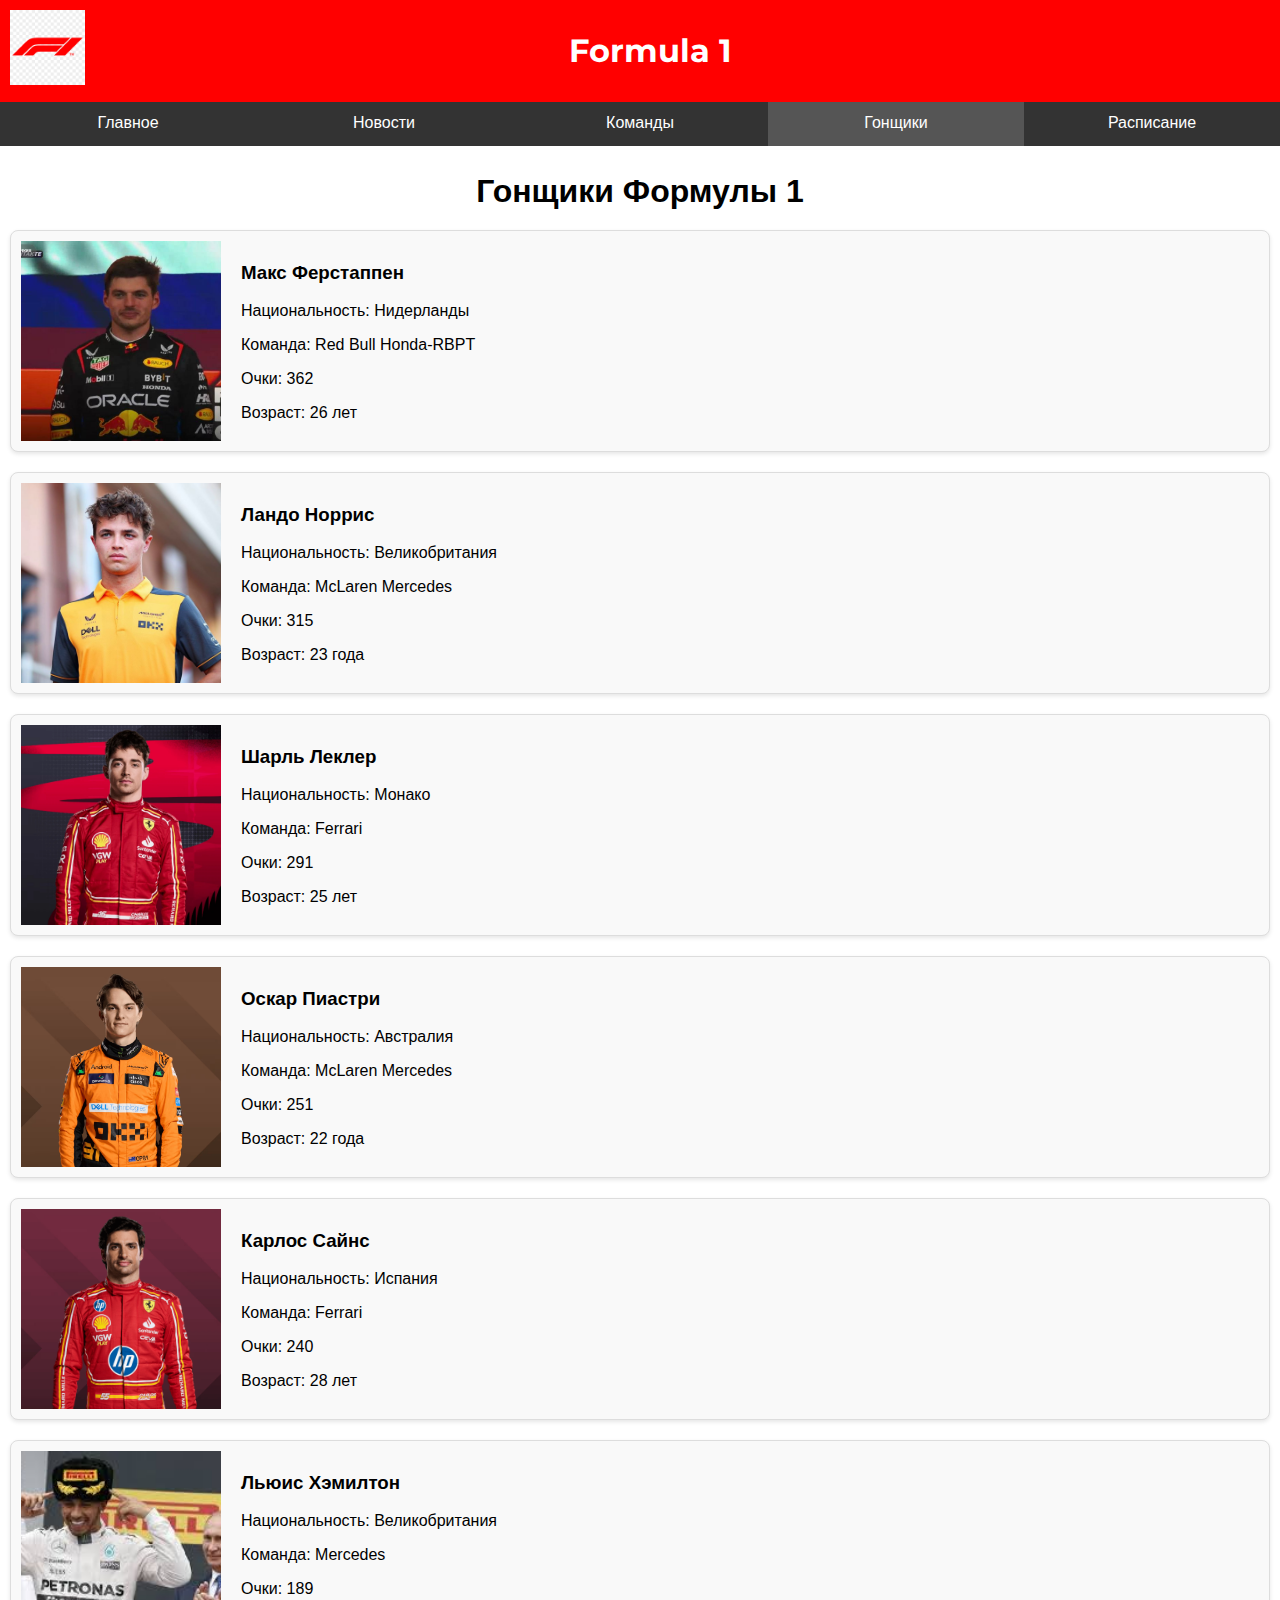
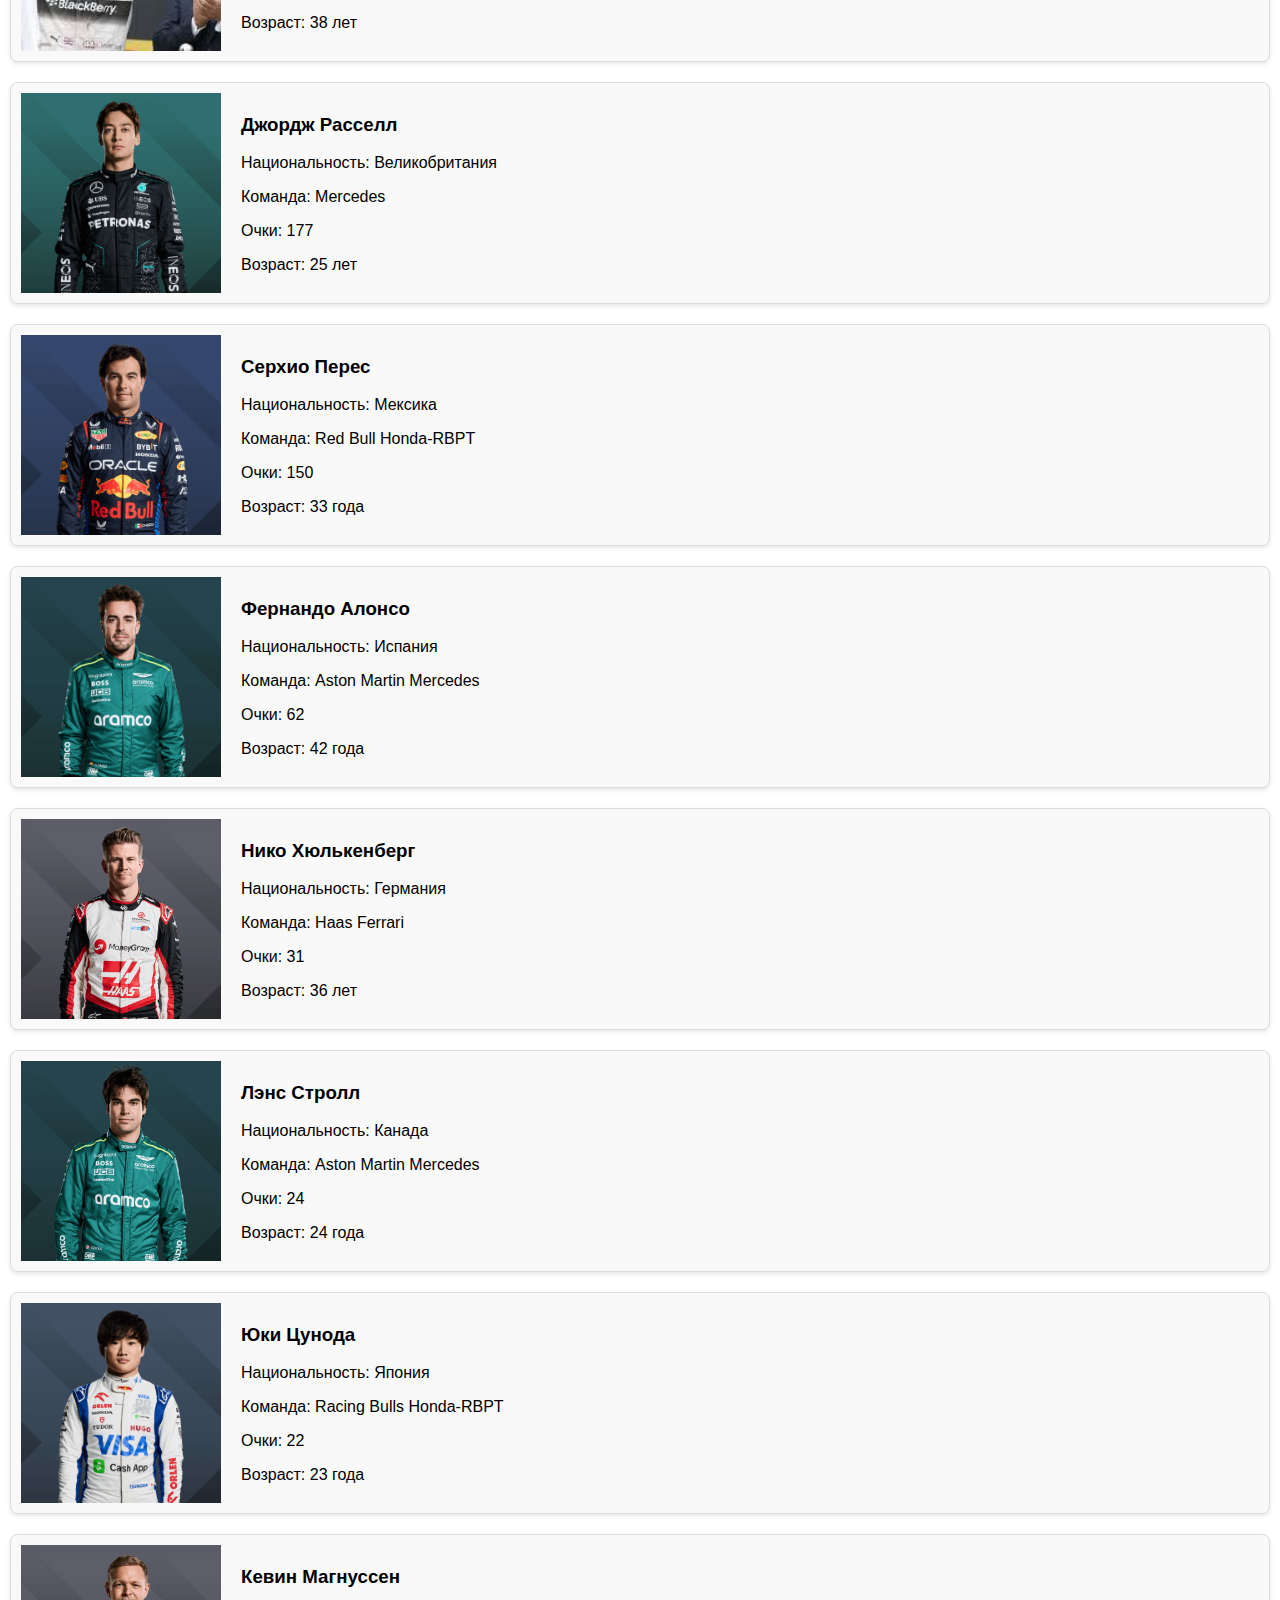
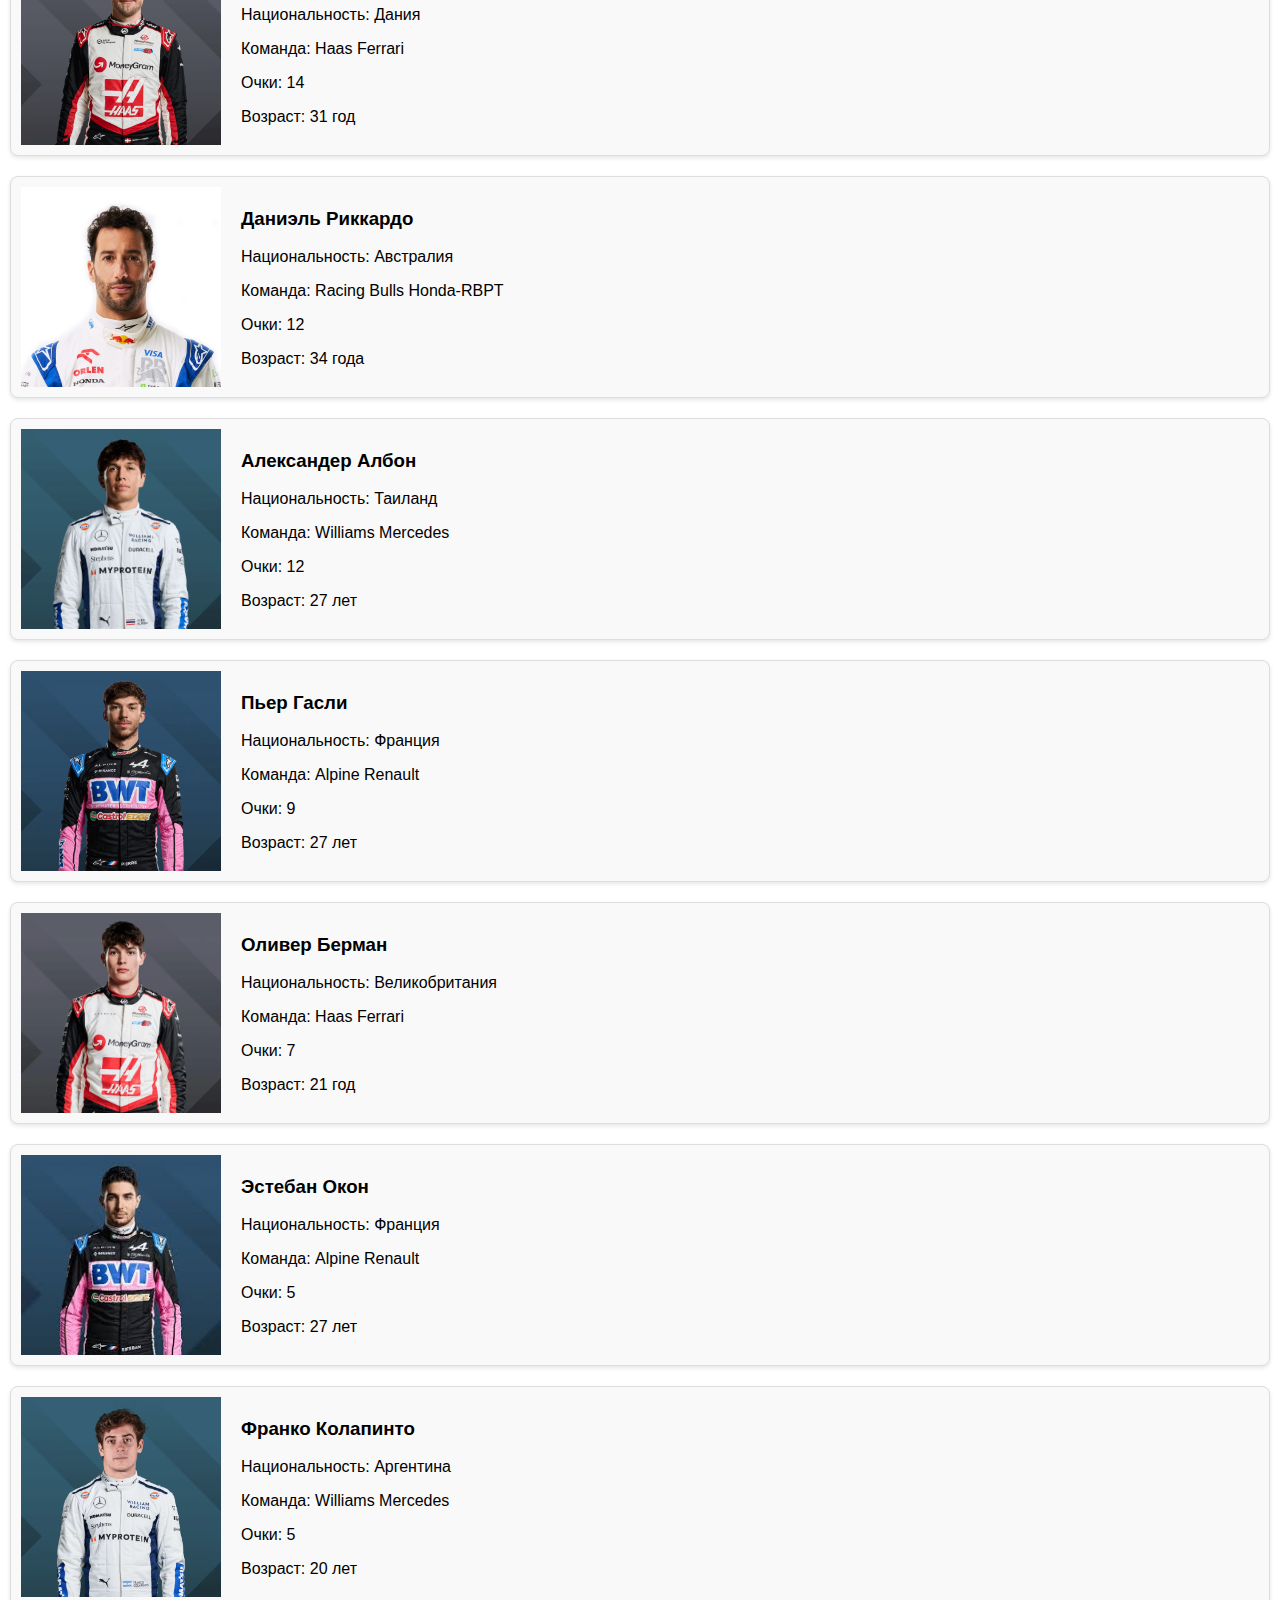
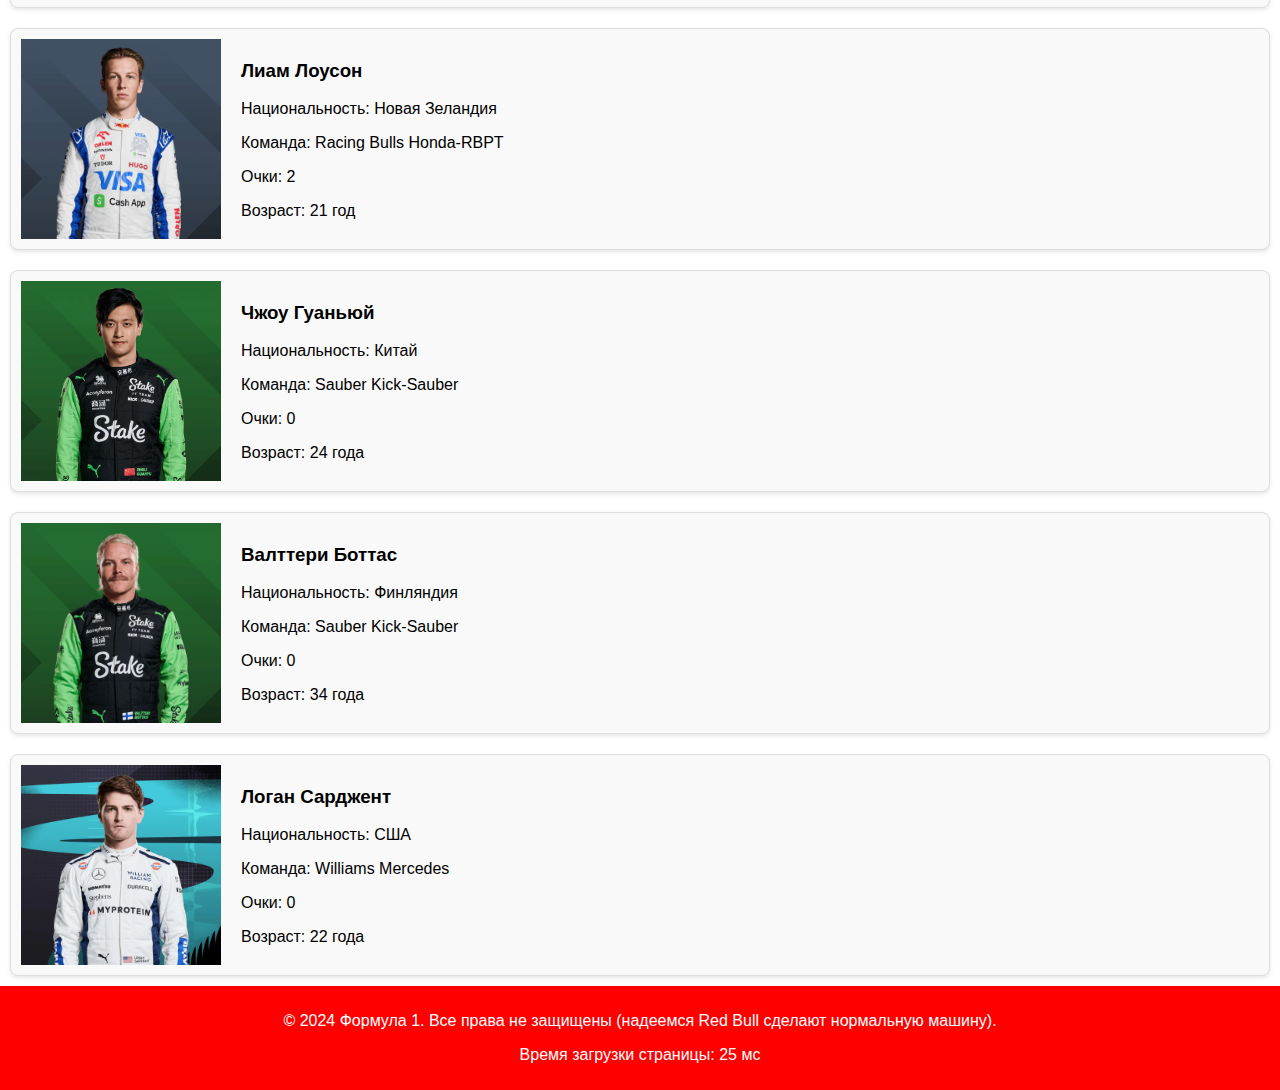
==== drivers.html @ d1646841 "add lab3 and lab4" ====
<!DOCTYPE html>
<html lang="ru">
<head>
  <meta charset="UTF-8">
  <meta name="description" content="Сайт о Формуле 1, включающий освещения прошлых гонок, видео обзоры и новости">
  <meta name="keywords" content="Формула 1, гонки, автоспорт, новости, видео обзоры">
  <meta name="viewport" content="width=device-width, initial-scale=1.0">
  <title>Гонщики</title>
  <script src="scripts/loadStats.js"></script>
  <link rel="stylesheet" href="https://fonts.googleapis.com/css2?family=Montserrat:wght@700&display=swap">
  <link rel="stylesheet" href="styles.css">
  <style>
    .content h2 {
      text-align: center;
      margin-bottom: 20px;
      font-size: 2rem;
    }
    .driver-list {
      display: flex;
      flex-direction: column;
      gap: 20px;
      margin-bottom: 10px;
    }
    .driver-item {
      display: flex;
      align-items: center;
      border: 1px solid #ddd;
      border-radius: 8px;
      overflow: hidden;
      background-color: #f9f9f9;
      box-shadow: 0 2px 4px rgba(0, 0, 0, 0.1);
      padding: 10px;
      transition: border 0.3s;
      margin: 0 10px;
    }
    .driver-item img {
      height: 200px;
      width: 200px;
      object-fit: cover;
      margin-right: 20px;
    }
    .driver-info {
      text-align: left;
      flex: 1;
    }
    .driver-item:hover {
      border-color: red;
    }
  </style>
</head>
<body>

<header>
  <img src="formula_1_logo.png" alt="Флаг">
  <h1 class="headline">Formula 1</h1>
</header>

<nav>
  <a href="index.html">Главное</a>
  <a href="news.html">Новости</a>
  <a href="teams.html">Команды</a>
  <a href="drivers.html">Гонщики</a>
  <a href="schedule.html">Расписание</a>
</nav>

<div class="content">
  <h2>Гонщики Формулы 1</h2>
  <div class="driver-list">
    <div class="driver-item">
      <img src="drivers/verstappen.jpg" alt="Макс Ферстаппен">
      <div class="driver-info">
        <h3>Макс Ферстаппен</h3>
        <p>Национальность: Нидерланды</p>
        <p>Команда: Red Bull Honda-RBPT</p>
        <p>Очки: 362</p>
        <p>Возраст: 26 лет</p>
      </div>
    </div>
    <div class="driver-item">
      <img src="drivers/norris.jpg" alt="Ландо Норрис">
      <div class="driver-info">
        <h3>Ландо Норрис</h3>
        <p>Национальность: Великобритания</p>
        <p>Команда: McLaren Mercedes</p>
        <p>Очки: 315</p>
        <p>Возраст: 23 года</p>
      </div>
    </div>
    <div class="driver-item">
      <img src="drivers/leclerc.jpg" alt="Шарль Леклер">
      <div class="driver-info">
        <h3>Шарль Леклер</h3>
        <p>Национальность: Монако</p>
        <p>Команда: Ferrari</p>
        <p>Очки: 291</p>
        <p>Возраст: 25 лет</p>
      </div>
    </div>
    <div class="driver-item">
      <img src="drivers/piastri.jpg" alt="Оскар Пиастри">
      <div class="driver-info">
        <h3>Оскар Пиастри</h3>
        <p>Национальность: Австралия</p>
        <p>Команда: McLaren Mercedes</p>
        <p>Очки: 251</p>
        <p>Возраст: 22 года</p>
      </div>
    </div>
    <div class="driver-item">
      <img src="drivers/sainz.jpg" alt="Карлос Сайнс-мл.">
      <div class="driver-info">
        <h3>Карлос Сайнс</h3>
        <p>Национальность: Испания</p>
        <p>Команда: Ferrari</p>
        <p>Очки: 240</p>
        <p>Возраст: 28 лет</p>
      </div>
    </div>
    <div class="driver-item">
      <img src="drivers/hamilton.jpg" alt="Льюис Хэмилтон">
      <div class="driver-info">
        <h3>Льюис Хэмилтон</h3>
        <p>Национальность: Великобритания</p>
        <p>Команда: Mercedes</p>
        <p>Очки: 189</p>
        <p>Возраст: 38 лет</p>
      </div>
    </div>
    <div class="driver-item">
      <img src="drivers/russel.jpg" alt="Джордж Расселл">
      <div class="driver-info">
        <h3>Джордж Расселл</h3>
        <p>Национальность: Великобритания</p>
        <p>Команда: Mercedes</p>
        <p>Очки: 177</p>
        <p>Возраст: 25 лет</p>
      </div>
    </div>
    <div class="driver-item">
      <img src="drivers/perez.jpg" alt="Серхио Перес">
      <div class="driver-info">
        <h3>Серхио Перес</h3>
        <p>Национальность: Мексика</p>
        <p>Команда: Red Bull Honda-RBPT</p>
        <p>Очки: 150</p>
        <p>Возраст: 33 года</p>
      </div>
    </div>
    <div class="driver-item">
      <img src="drivers/alonso.jpg" alt="Фернандо Алонсо">
      <div class="driver-info">
        <h3>Фернандо Алонсо</h3>
        <p>Национальность: Испания</p>
        <p>Команда: Aston Martin Mercedes</p>
        <p>Очки: 62</p>
        <p>Возраст: 42 года</p>
      </div>
    </div>
    <div class="driver-item">
      <img src="drivers/hulkenberg.jpg" alt="Нико Хюлькенберг">
      <div class="driver-info">
        <h3>Нико Хюлькенберг</h3>
        <p>Национальность: Германия</p>
        <p>Команда: Haas Ferrari</p>
        <p>Очки: 31</p>
        <p>Возраст: 36 лет</p>
      </div>
    </div>
    <div class="driver-item">
      <img src="drivers/stroll.jpg" alt="Лэнс Стролл">
      <div class="driver-info">
        <h3>Лэнс Стролл</h3>
        <p>Национальность: Канада</p>
        <p>Команда: Aston Martin Mercedes</p>
        <p>Очки: 24</p>
        <p>Возраст: 24 года</p>
      </div>
    </div>
    <div class="driver-item">
      <img src="drivers/tsunoda.jpg" alt="Юки Цунода">
      <div class="driver-info">
        <h3>Юки Цунода</h3>
        <p>Национальность: Япония</p>
        <p>Команда: Racing Bulls Honda-RBPT</p>
        <p>Очки: 22</p>
        <p>Возраст: 23 года</p>
      </div>
    </div>
    <div class="driver-item">
      <img src="drivers/magnussen.jpg" alt="Кевин Магнуссен">
      <div class="driver-info">
        <h3>Кевин Магнуссен</h3>
        <p>Национальность: Дания</p>
        <p>Команда: Haas Ferrari</p>
        <p>Очки: 14</p>
        <p>Возраст: 31 год</p>
      </div>
    </div>
    <div class="driver-item">
      <img src="drivers/ricciardo.jpg" alt="Даниэль Риккардо">
      <div class="driver-info">
        <h3>Даниэль Риккардо</h3>
        <p>Национальность: Австралия</p>
        <p>Команда: Racing Bulls Honda-RBPT</p>
        <p>Очки: 12</p>
        <p>Возраст: 34 года</p>
      </div>
    </div>
    <div class="driver-item">
      <img src="drivers/albon.jpg" alt="Александер Албон">
      <div class="driver-info">
        <h3>Александер Албон</h3>
        <p>Национальность: Таиланд</p>
        <p>Команда: Williams Mercedes</p>
        <p>Очки: 12</p>
        <p>Возраст: 27 лет</p>
      </div>
    </div>
    <div class="driver-item">
      <img src="drivers/gasly.jpg" alt="Пьер Гасли">
      <div class="driver-info">
        <h3>Пьер Гасли</h3>
        <p>Национальность: Франция</p>
        <p>Команда: Alpine Renault</p>
        <p>Очки: 9</p>
        <p>Возраст: 27 лет</p>
      </div>
    </div>
    <div class="driver-item">
      <img src="drivers/behrman.jpg" alt="Оливер Берман">
      <div class="driver-info">
        <h3>Оливер Берман</h3>
        <p>Национальность: Великобритания</p>
        <p>Команда: Haas Ferrari</p>
        <p>Очки: 7</p>
        <p>Возраст: 21 год</p>
      </div>
    </div>
    <div class="driver-item">
      <img src="drivers/ocon.jpg" alt="Эстебан Окон">
      <div class="driver-info">
        <h3>Эстебан Окон</h3>
        <p>Национальность: Франция</p>
        <p>Команда: Alpine Renault</p>
        <p>Очки: 5</p>
        <p>Возраст: 27 лет</p>
      </div>
    </div>
    <div class="driver-item">
      <img src="drivers/colapinto.jpg" alt="Франко Колапинто">
      <div class="driver-info">
        <h3>Франко Колапинто</h3>
        <p>Национальность: Аргентина</p>
        <p>Команда: Williams Mercedes</p>
        <p>Очки: 5</p>
        <p>Возраст: 20 лет</p>
      </div>
    </div>
    <div class="driver-item">
      <img src="drivers/lawson.jpg" alt="Лиам Лоусон">
      <div class="driver-info">
        <h3>Лиам Лоусон</h3>
        <p>Национальность: Новая Зеландия</p>
        <p>Команда: Racing Bulls Honda-RBPT</p>
        <p>Очки: 2</p>
        <p>Возраст: 21 год</p>
      </div>
    </div>
    <div class="driver-item">
      <img src="drivers/zhou.jpg" alt="Чжоу Гуаньюй">
      <div class="driver-info">
        <h3>Чжоу Гуаньюй</h3>
        <p>Национальность: Китай</p>
        <p>Команда: Sauber Kick-Sauber</p>
        <p>Очки: 0</p>
        <p>Возраст: 24 года</p>
      </div>
    </div>
    <div class="driver-item">
      <img src="drivers/bottas.jpg" alt="Валттери Боттас">
      <div class="driver-info">
        <h3>Валттери Боттас</h3>
        <p>Национальность: Финляндия</p>
        <p>Команда: Sauber Kick-Sauber</p>
        <p>Очки: 0</p>
        <p>Возраст: 34 года</p>
      </div>
    </div>
    <div class="driver-item">
      <img src="drivers/sargeant.jpg" alt="Логан Сарджент">
      <div class="driver-info">
        <h3>Логан Сарджент</h3>
        <p>Национальность: США</p>
        <p>Команда: Williams Mercedes</p>
        <p>Очки: 0</p>
        <p>Возраст: 22 года</p>
      </div>
    </div>
  </div>
</div>

<footer>
  <p>&copy; 2024 Формула 1. Все права не защищены (надеемся Red Bull сделают нормальную машину).</p>
</footer>

</body>
</html>
---- styles.css ----
body {
  font-family: Arial, sans-serif;
  margin: 0;
  padding: 0;
}
.headline {
  font-family: 'Montserrat', sans-serif;
  font-weight: 700;
}
footer {
  background-color: #f00;
  color: white;
  padding: 10px;
  text-align: center;
  position: relative;
}
header img {
  position: absolute;
  left: 10px;
  top: 10px;
  width: 75px;
}
nav {
  margin-top: 100px;
  display: flex;
  background-color: #333;
  justify-content: space-between;
  overflow: hidden;
}
nav a {
  float: left;
  display: block;
  color: white;
  text-align: center;
  padding: 14px 16px;
  flex: 1;
  text-decoration: none;
}
nav a:hover {
  background-color: #ddd;
  color: black;
}
nav a.active {
  background-color: #555;
  color: white;
}

.container {
  padding: 20px;
  max-width: 2000px;
  margin: 0 auto;
}
.video-reviews {
  margin-bottom: 20px;
}

.highlights {
  margin: 20px;
  padding: 20px;
  border: 1px solid #ccc;
  background-color: #f9f9f9;
}

.carousel {
  display: flex;
  justify-content: space-around;
  flex-wrap: wrap;
}

.carousel img {
  border: 1px solid #ccc;
  border-radius: 5px;
  padding: 10px;
  transition: border-color 0.3s;
  width: 30%;
  box-shadow: 2px 2px 5px rgba(0,0,0,0.1);
}

.carousel img:hover {
  border-color: red;
}

@media (max-width: 768px) {
  .carousel img {
    width: 100%;
  }
}

.highlights h2 {
  margin: 0 0 20px 20px;
}

.container1 {
  margin: 20px;
  padding: 20px;
  border: 1px solid #ccc;
  background-color: #f9f9f9;
}

.container1 h2 {
  margin: 0 0 20px 30px;
}

.video-reviews {
  display: flex;
  justify-content: space-around;
  flex-wrap: wrap;
}

.video {
  width: 45%;
  border: 1px solid #ccc;
  border-radius: 5px;
  padding: 10px;
  box-shadow: 2px 2px 5px rgba(0,0,0,0.1);
  background-color: #fff;
  transition: border-color 0.3s, border-width 0.3s;
}

.video:hover {
  border-color: red;
}

.video iframe {
  width: 100%;
  height: 400px;
  border-radius: 5px;
  border: 1px solid #ccc;
  box-sizing: border-box;
  transition: border-color 0.3s;
}

.video iframe:hover {
  border-color: red;
}

@media (max-width: 768px) {
  .video {
    width: 100%;
  }
}

.quote-and-formula {
  margin: 20px;
  padding: 20px;
  border: 1px solid #ccc;
  background-color: #f9f9f9;
  border-radius: 5px;
}

.quote-and-formula h2 {
  margin-top: 0;
}

.quote-and-formula blockquote {
  font-style: italic;
  color: #555;
  margin: 10px;
  padding: 10px 15px;
  border-left: 5px solid #ccc;
  background-color: #f0f0f0;
}

.quote-and-formula p {
  margin: 15px 0;
  font-size: 1.1em;
}


.main-container {
  display: flex;
  justify-content: space-between;
  margin: 20px;
  gap: 20px;
}

.results-section,
.next-race-section {
  display: flex;
  flex-direction: column;
  justify-content: flex-end;
  width: 45%;
  padding: 20px;
  border: 1px solid #ccc;
  background-color: #f9f9f9;
  border-radius: 5px;
  position: relative;
}

.image-container {
  margin-top: auto;
  margin-bottom: 10px;
}

.image-container img {
  width: 100%;
  height: auto;
  border-radius: 5px;
  border: 1px solid #ccc;
  box-shadow: 2px 2px 5px rgba(0, 0, 0, 0.1);
  transition: border-color 0.3s;
}

.highlight-points,
.content-block {
  width: 100%;
  text-align: left;
}

.next-race-section img:hover {
  border-color: red;
}

.results-section img:hover {
  border-color: red;
}

.points-table {
  margin: 20px;
  padding: 20px;
  border: 1px solid #ccc;
  background-color: #f9f9f9;
  border-radius: 5px;
}

.points-table h2 {
  margin-top: 0;
  font-size: 1.5em;
  text-align: center;
}

.race-results-table {
  width: 100%;
  border-collapse: collapse;
}

.race-results-table th,
.race-results-table td {
  padding: 12px 15px;
  border-bottom: 1px solid #ddd;
  text-align: left;
}

.race-results-table thead {
  background-color: #e0e0e0;
}

.race-results-table tbody tr:nth-child(even) {
  background-color: #d3d3d3;
}

.race-results-table tbody tr:nth-child(odd) {
  background-color: #fff;
}
.race-results-table tbody tr:hover {
  border: 2px solid red;
  border-collapse: separate;
}
.constructors-table {
  margin: 20px;
  padding: 20px;
  border: 1px solid #ccc;
  background-color: #f9f9f9;
  border-radius: 5px;
}

.constructors-table h2 {
  margin-top: 0;
  font-size: 1.5em;
  text-align: center;
}

header {
  background-color: #f00;
  color: white;
  padding: 10px;
  text-align: center;
  position: absolute; /* Абсолютное позиционирование */
  width: 100%;
  top: 0;
  left: 0;
}
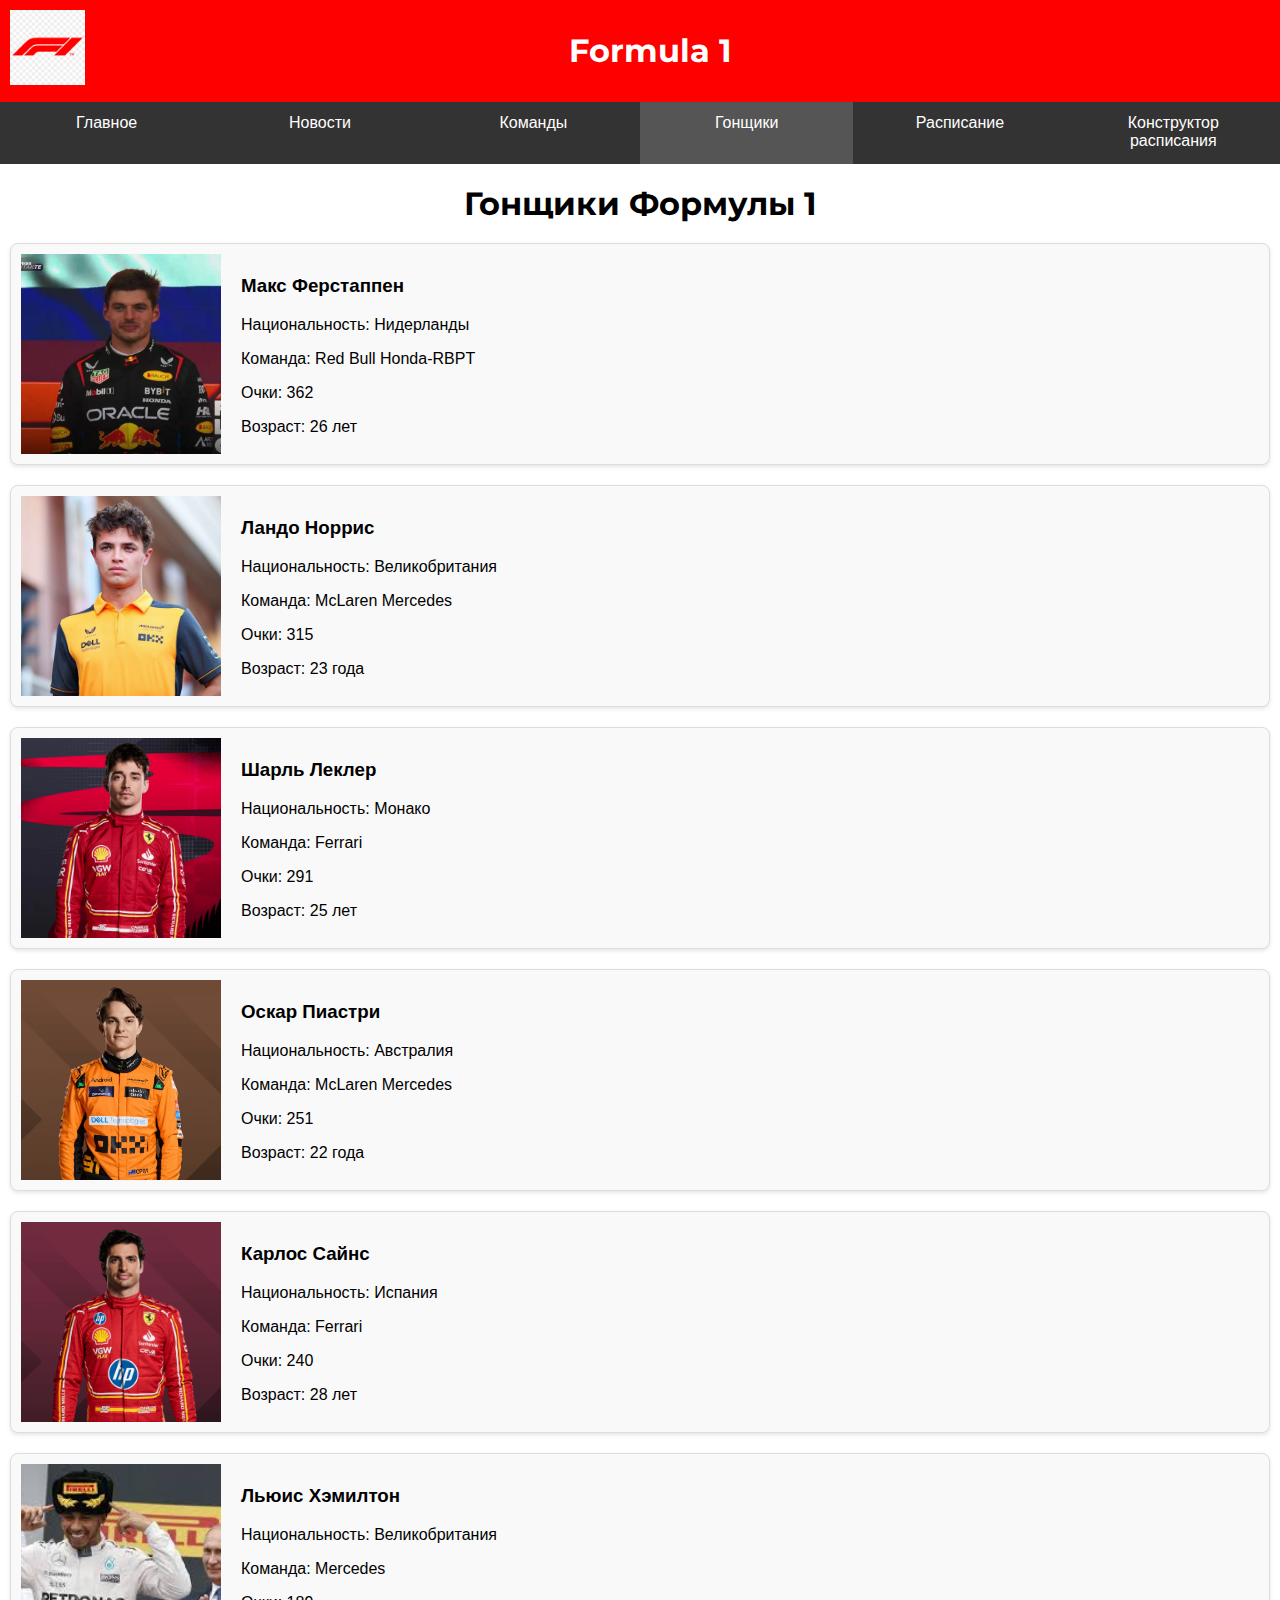
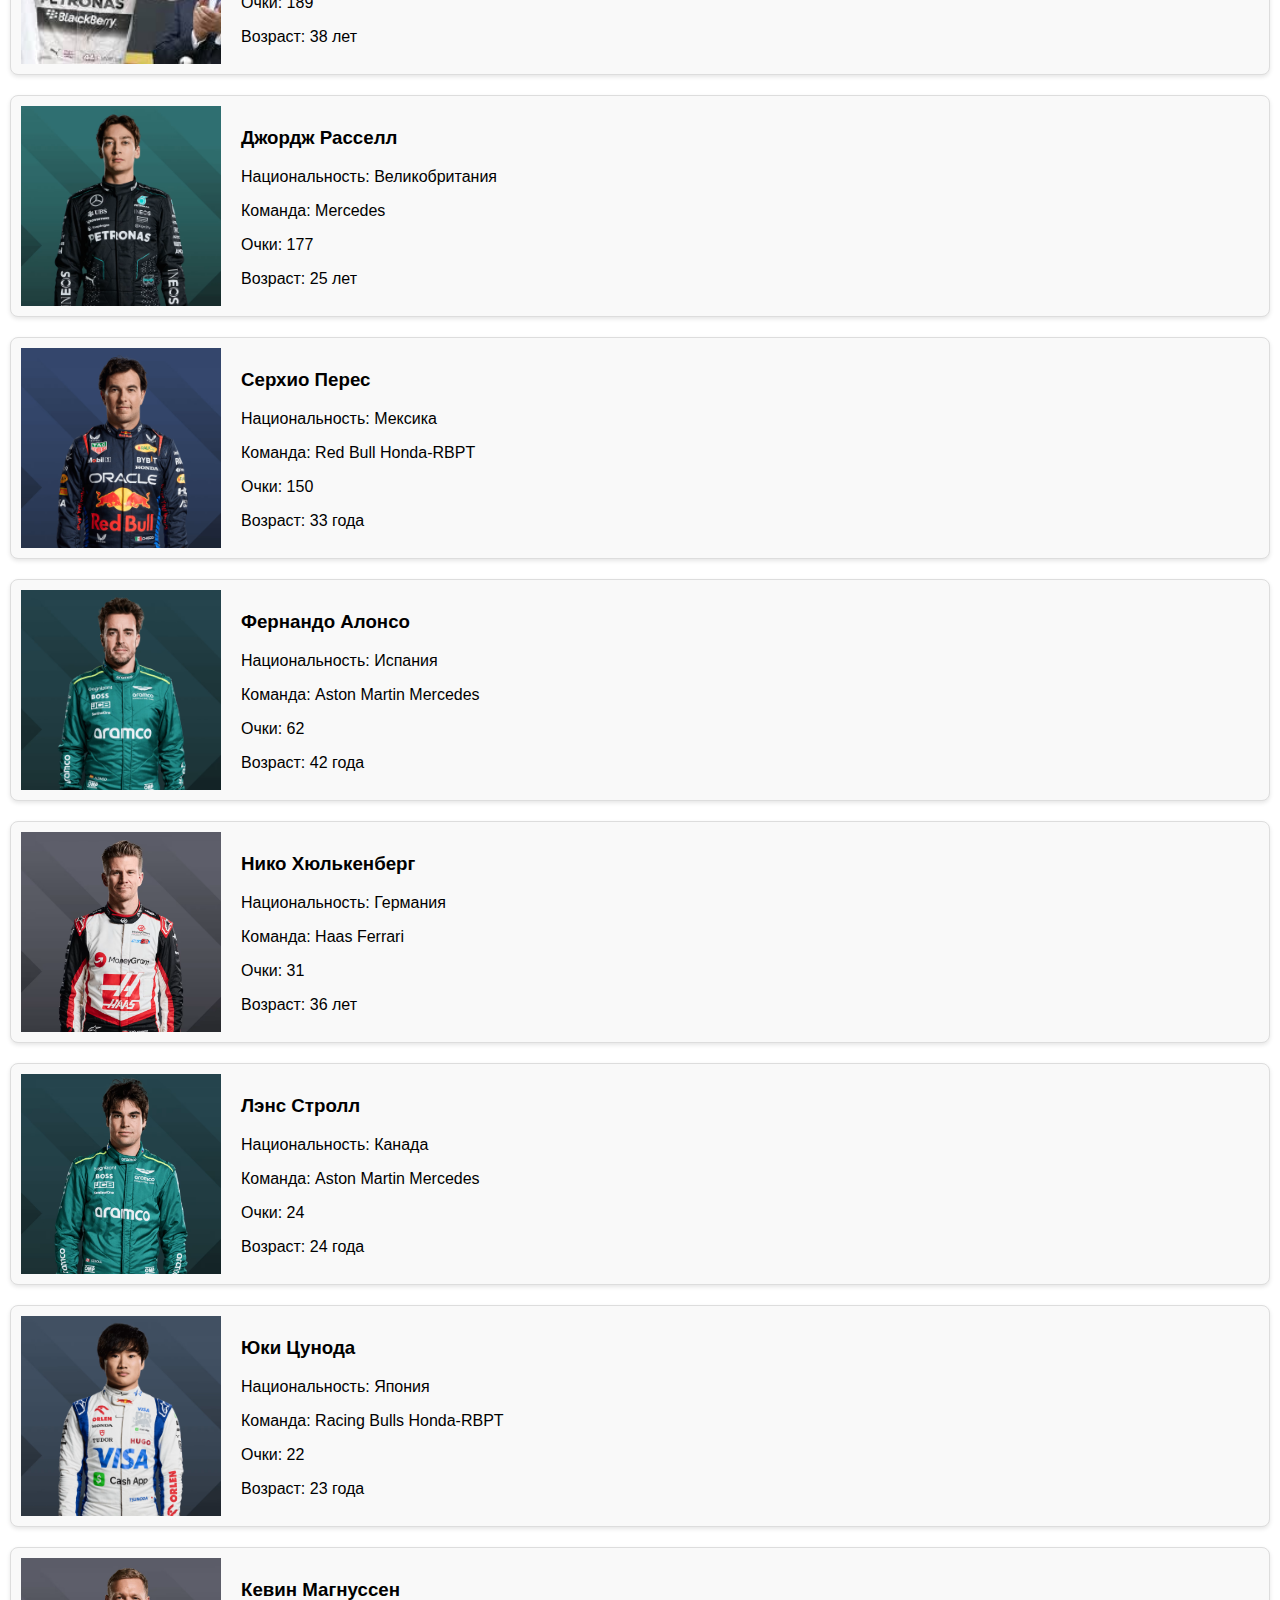
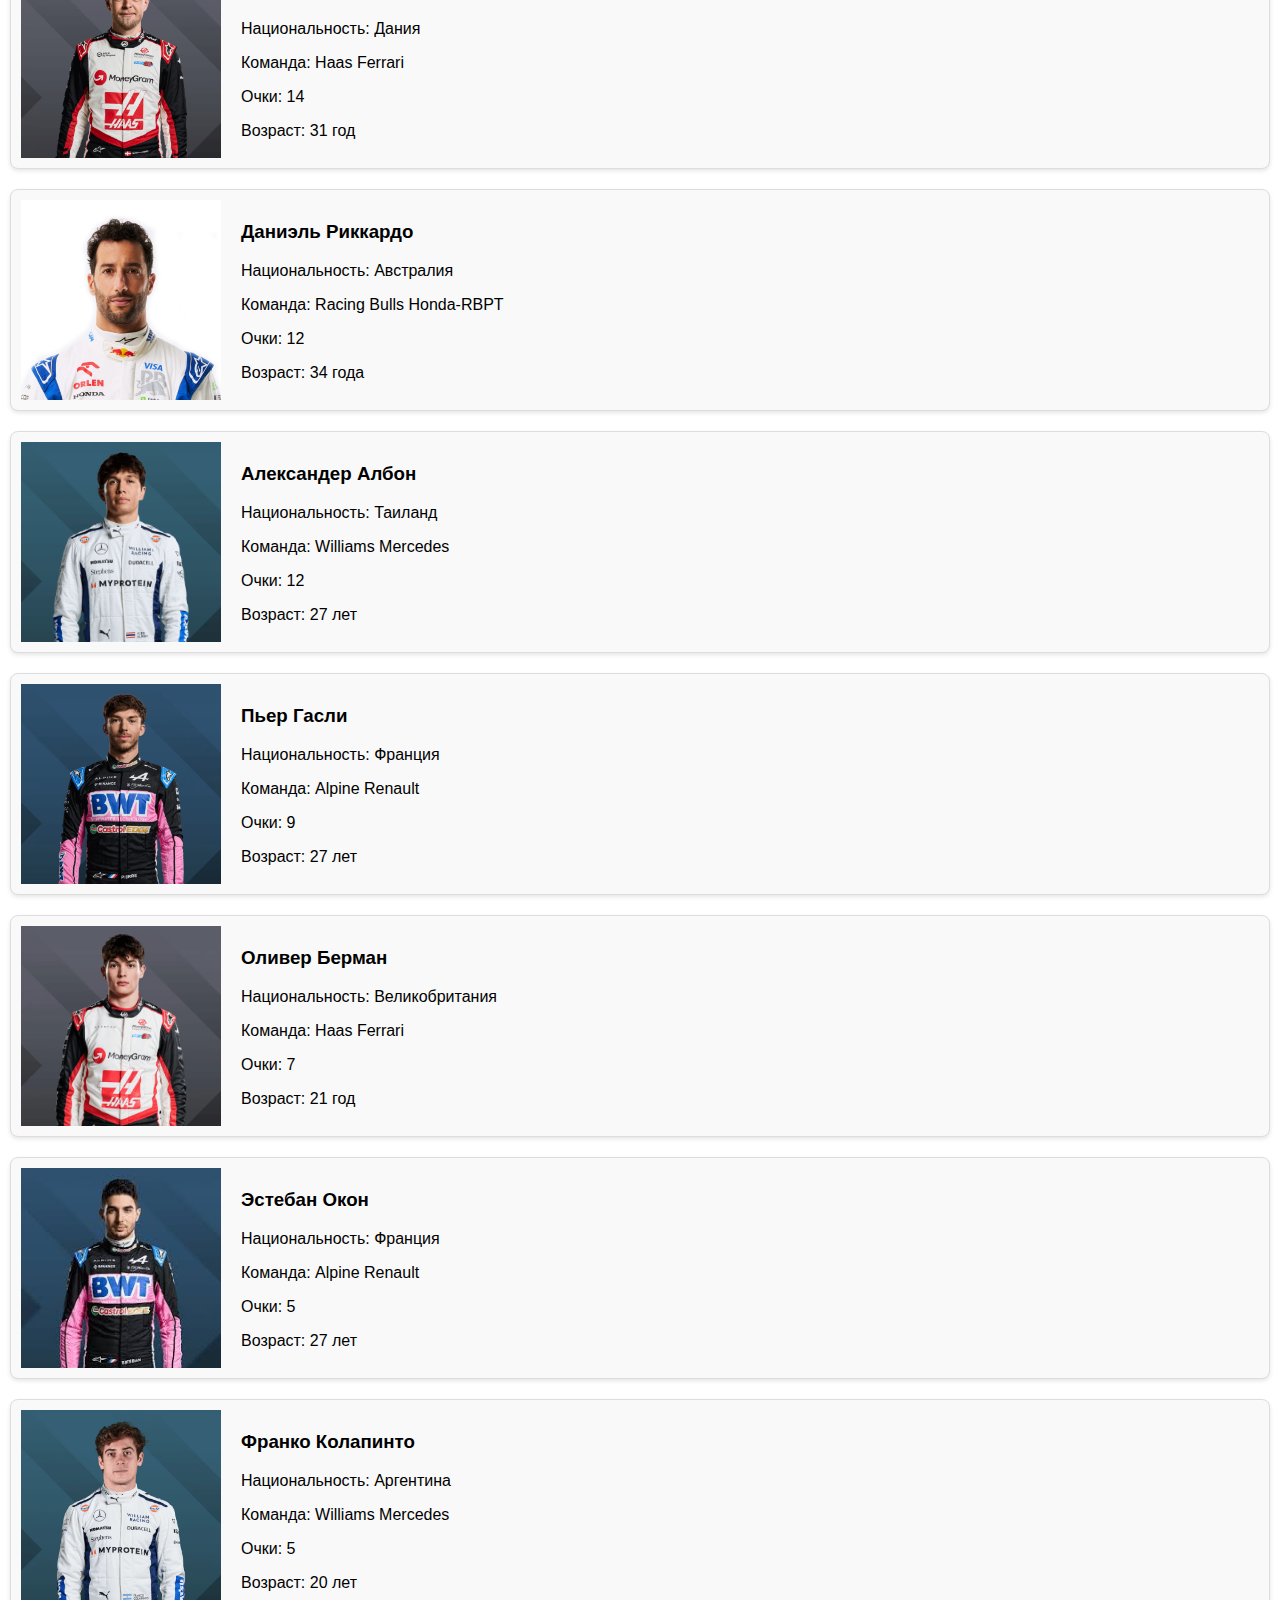
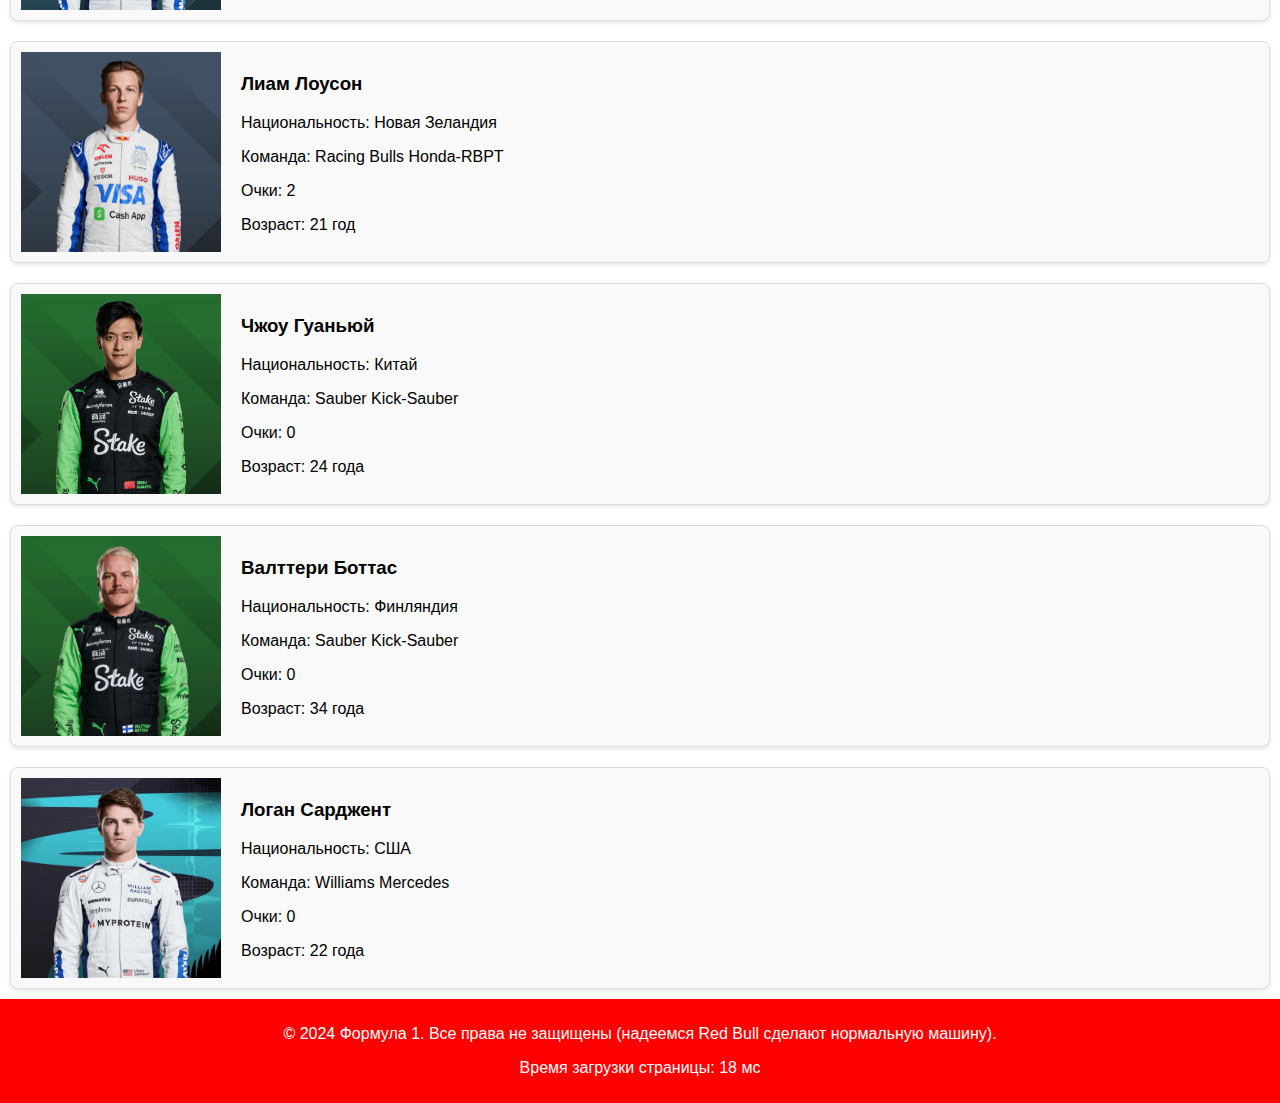
==== commit b63f3edd: "add lab5" ====
--- a/drivers.html
+++ b/drivers.html
@@ -61,6 +61,7 @@
   <a href="teams.html">Команды</a>
   <a href="drivers.html">Гонщики</a>
   <a href="schedule.html">Расписание</a>
+  <a href="race-schedule-generator.html">Конструктор расписания</a>
 </nav>
 
 <div class="content">
--- a/styles.css
+++ b/styles.css
@@ -275,8 +275,80 @@
   color: white;
   padding: 10px;
   text-align: center;
-  position: absolute; /* Абсолютное позиционирование */
+  position: absolute;
   width: 100%;
   top: 0;
   left: 0;
 }
+
+h2 {
+  text-align: center;
+  margin: 20px 0;
+  font-family: 'Montserrat', sans-serif;
+}
+
+.race-schedule-table {
+  width: 100%;
+  border-collapse: collapse;
+  margin-top: 20px;
+}
+
+.race-schedule-table th, .race-schedule-table td {
+  border: 1px solid #ddd;
+  padding: 12px;
+  text-align: center;
+}
+
+.race-schedule-table th {
+  background-color: #f2f2f2;
+  font-weight: bold;
+}
+
+.race-schedule-table td:hover {
+  background-color: #f5f5f5;
+}
+
+.form-group {
+  margin-bottom: 15px;
+}
+
+.time-selector {
+  display: flex;
+  gap: 20px;
+  align-items: center;
+  justify-content: center;
+}
+
+.time-wrapper {
+  display: flex;
+  flex-direction: column;
+  align-items: flex-start;
+}
+
+.current-time {
+  font-weight: bold;
+  margin-bottom: 5px;
+}
+
+input[type="range"] {
+  width: 200px;
+}
+
+form {
+  max-width: 600px;
+  margin: 20px auto;
+  padding: 20px;
+  border: 1px solid #ddd;
+  border-radius: 8px;
+  background-color: #fbfbfb;
+}
+
+label {
+  display: block;
+  margin-bottom: 5px;
+}
+
+.form-group,
+.time-selector {
+  width: 100%;
+}
